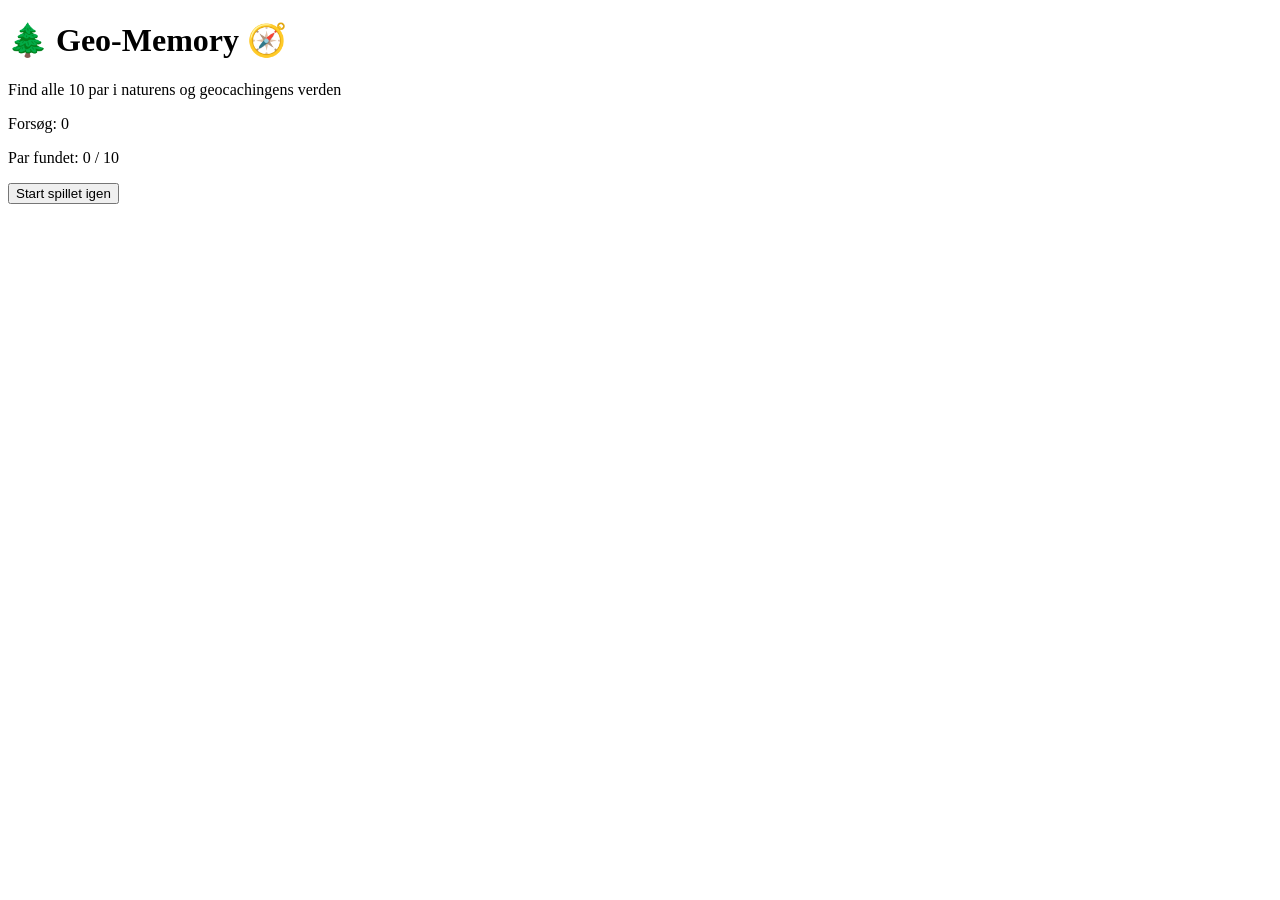
==== index.html @ c8284efe "Create index.html" ====
<!DOCTYPE html>
<html lang="da">
<head>
    <meta charset="UTF-8">
    <meta name="viewport" content="width=device-width, initial-scale=1.0">
    <title>Geo-Memory</title>
    <link rel="stylesheet" href="style.css">
</head>
<body>

    <header class="topbar">
        <h1>🌲 Geo-Memory 🧭</h1>
        <p>Find alle 10 par i naturens og geocachingens verden</p>
    </header>

    <main class="container">
        <section class="scoreboard">
            <p>Forsøg: <span id="forsog">0</span></p>
            <p>Par fundet: <span id="par-fundet">0</span> / 10</p>
        </section>

        <section id="spilleplade" class="spilleplade"></section>

        <button id="start-igen">Start spillet igen</button>

        <p id="besked"></p>
    </main>

    <script src="script.js"></script>
</body>
</html>
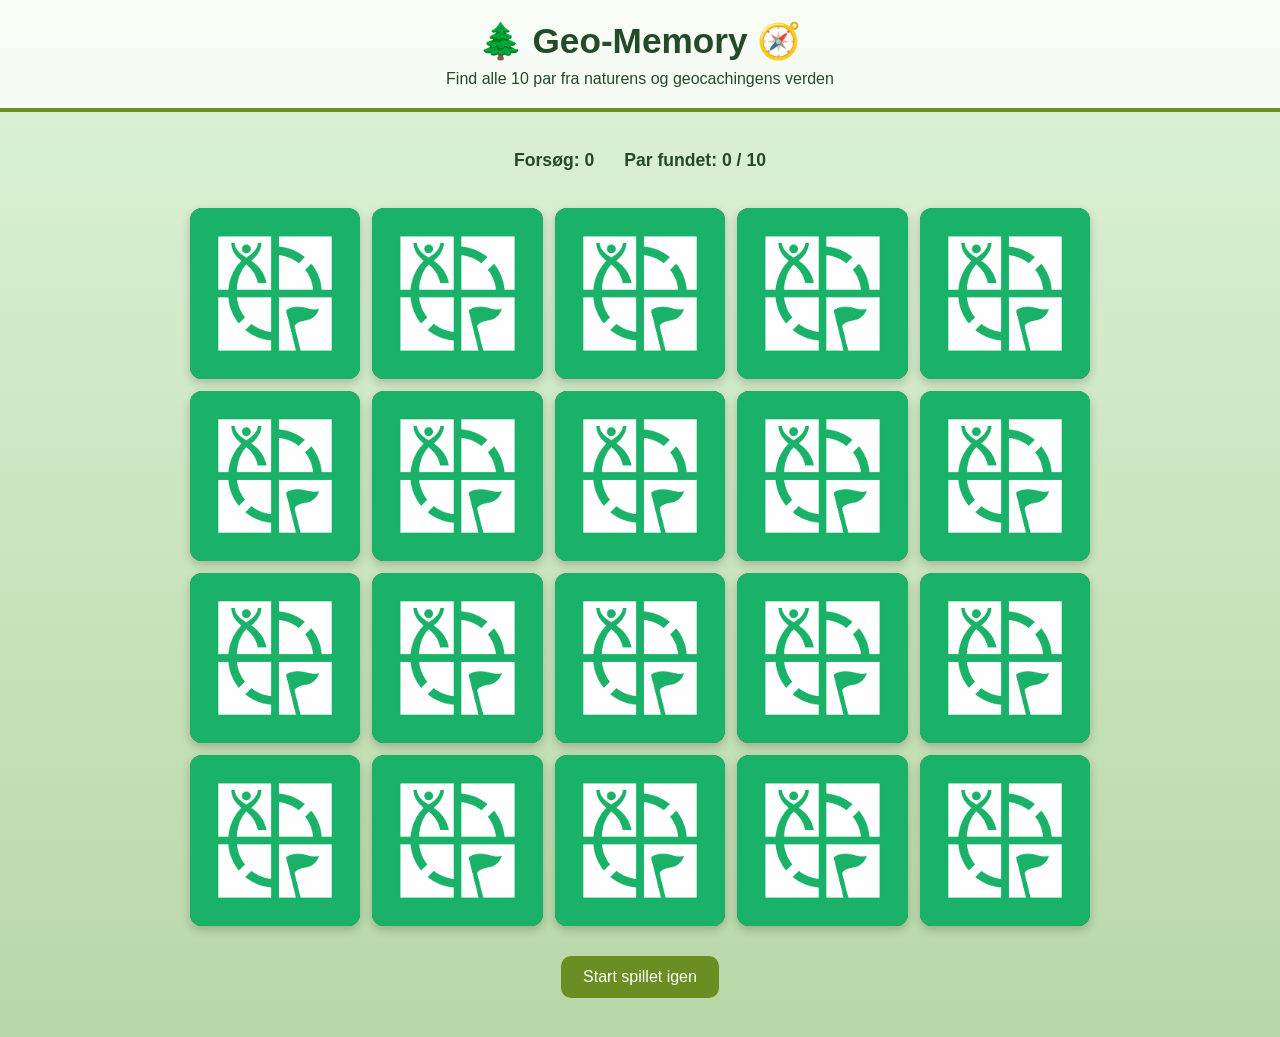
==== commit eb4b4ca2: "Update index.html" ====
--- a/index.html
+++ b/index.html
@@ -3,27 +3,48 @@
 <head>
     <meta charset="UTF-8">
     <meta name="viewport" content="width=device-width, initial-scale=1.0">
+
     <title>Geo-Memory</title>
+
     <link rel="stylesheet" href="style.css">
 </head>
+
 <body>
 
     <header class="topbar">
         <h1>🌲 Geo-Memory 🧭</h1>
-        <p>Find alle 10 par i naturens og geocachingens verden</p>
+
+        <p>
+            Find alle 10 par fra naturens og geocachingens verden
+        </p>
     </header>
 
     <main class="container">
+
         <section class="scoreboard">
-            <p>Forsøg: <span id="forsog">0</span></p>
-            <p>Par fundet: <span id="par-fundet">0</span> / 10</p>
+            <p>
+                Forsøg:
+                <span id="forsog">0</span>
+            </p>
+
+            <p>
+                Par fundet:
+                <span id="par-fundet">0</span> / 10
+            </p>
         </section>
 
-        <section id="spilleplade" class="spilleplade"></section>
+        <section
+            id="spilleplade"
+            class="spilleplade"
+            aria-label="Vendespil">
+        </section>
 
-        <button id="start-igen">Start spillet igen</button>
+        <button id="start-igen" type="button">
+            Start spillet igen
+        </button>
 
-        <p id="besked"></p>
+        <p id="besked" aria-live="polite"></p>
+
     </main>
 
     <script src="script.js"></script>
--- a/style.css
+++ b/style.css
@@ -0,0 +1,134 @@
+body {
+    margin: 0;
+    font-family: Arial, sans-serif;
+    background: linear-gradient(to bottom, #dff3d8, #b7d7a8);
+    color: #234b2a;
+    text-align: center;
+}
+
+.topbar {
+    background: rgba(255, 255, 255, 0.75);
+    padding: 20px 10px;
+    border-bottom: 4px solid #6b8e23;
+}
+
+.topbar h1 {
+    margin: 0;
+    font-size: 2.2rem;
+}
+
+.topbar p {
+    margin: 8px 0 0;
+    font-size: 1rem;
+}
+
+.container {
+    max-width: 900px;
+    margin: 0 auto;
+    padding: 20px;
+}
+
+.scoreboard {
+    display: flex;
+    justify-content: center;
+    gap: 30px;
+    flex-wrap: wrap;
+    font-size: 1.1rem;
+    margin-bottom: 20px;
+    font-weight: bold;
+}
+
+.spilleplade {
+    display: grid;
+    grid-template-columns: repeat(5, 1fr);
+    gap: 12px;
+    margin: 0 auto 20px;
+}
+
+.kort {
+    width: 100%;
+    aspect-ratio: 1 / 1;
+    perspective: 1000px;
+    cursor: pointer;
+}
+
+.kort-indhold {
+    width: 100%;
+    height: 100%;
+    position: relative;
+    transform-style: preserve-3d;
+    transition: transform 0.5s;
+}
+
+.kort.vent .kort-indhold {
+    transform: rotateY(180deg);
+}
+
+.kort-foran,
+.kort-bag {
+    position: absolute;
+    width: 100%;
+    height: 100%;
+    backface-visibility: hidden;
+    border-radius: 12px;
+    box-shadow: 0 4px 10px rgba(0, 0, 0, 0.2);
+}
+
+.kort-foran {
+    background: #ffffff;
+    transform: rotateY(180deg);
+    display: flex;
+    align-items: center;
+    justify-content: center;
+    overflow: hidden;
+}
+
+.kort-foran img,
+.kort-bag img {
+    width: 100%;
+    height: 100%;
+    object-fit: cover;
+    border-radius: 12px;
+}
+
+.kort-bag {
+    background: #335c3a;
+}
+
+.kort.ramt {
+    pointer-events: none;
+    opacity: 0.75;
+}
+
+button {
+    background: #6b8e23;
+    color: white;
+    border: none;
+    padding: 12px 22px;
+    font-size: 1rem;
+    border-radius: 10px;
+    cursor: pointer;
+    margin-top: 10px;
+}
+
+button:hover {
+    background: #55761c;
+}
+
+#besked {
+    margin-top: 16px;
+    font-size: 1.2rem;
+    font-weight: bold;
+}
+
+@media (max-width: 700px) {
+    .spilleplade {
+        grid-template-columns: repeat(4, 1fr);
+    }
+}
+
+@media (max-width: 500px) {
+    .spilleplade {
+        grid-template-columns: repeat(2, 1fr);
+    }
+}
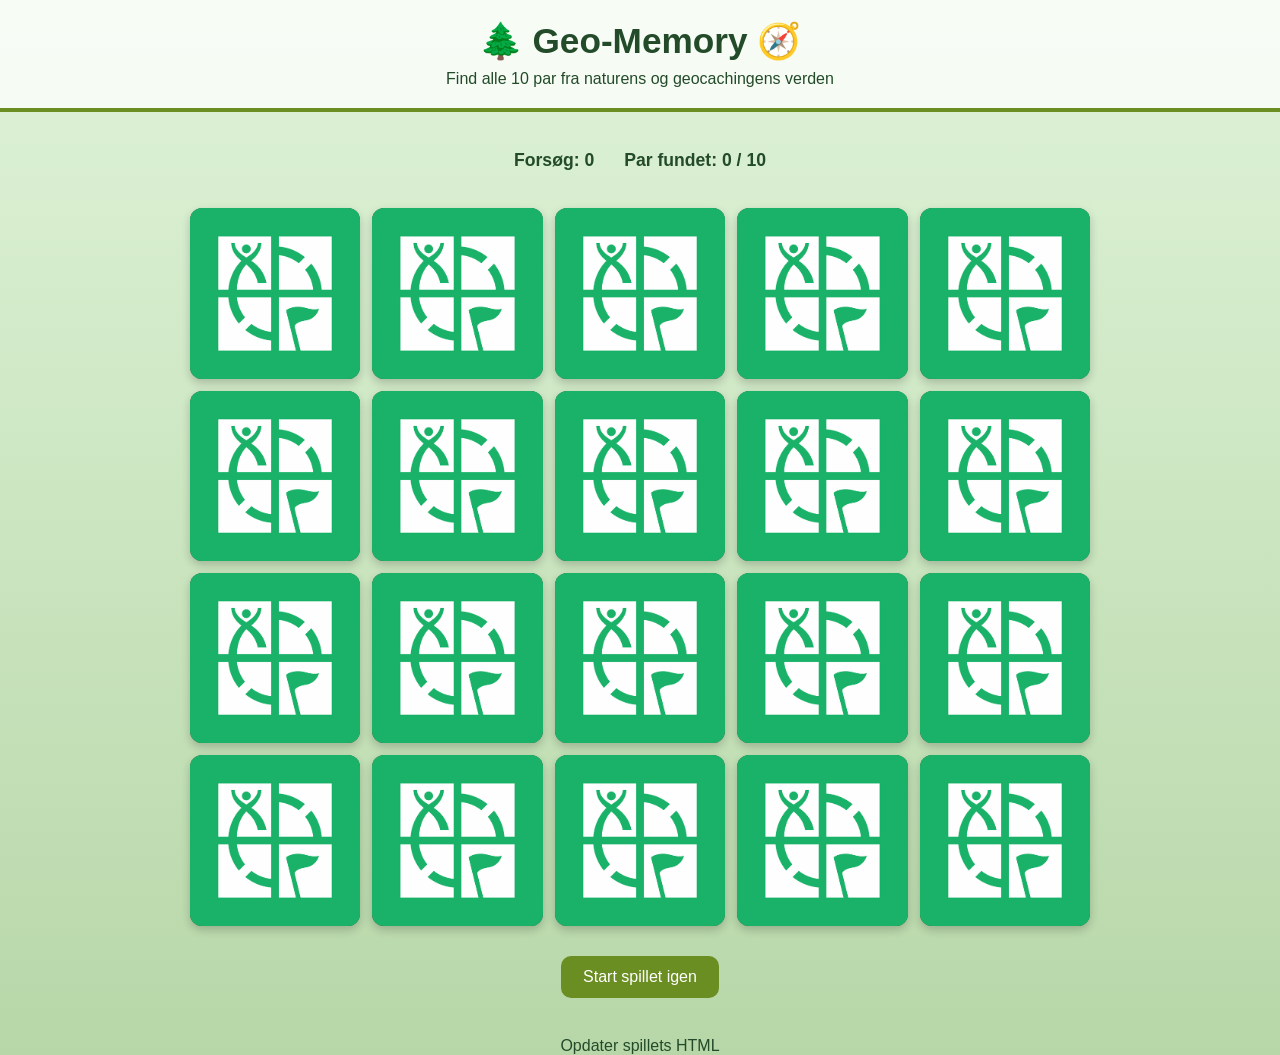
==== commit 9f30be8d: "Update index.html" ====
--- a/index.html
+++ b/index.html
@@ -49,4 +49,4 @@
 
     <script src="script.js"></script>
 </body>
-</html>+</html>Opdater spillets HTML
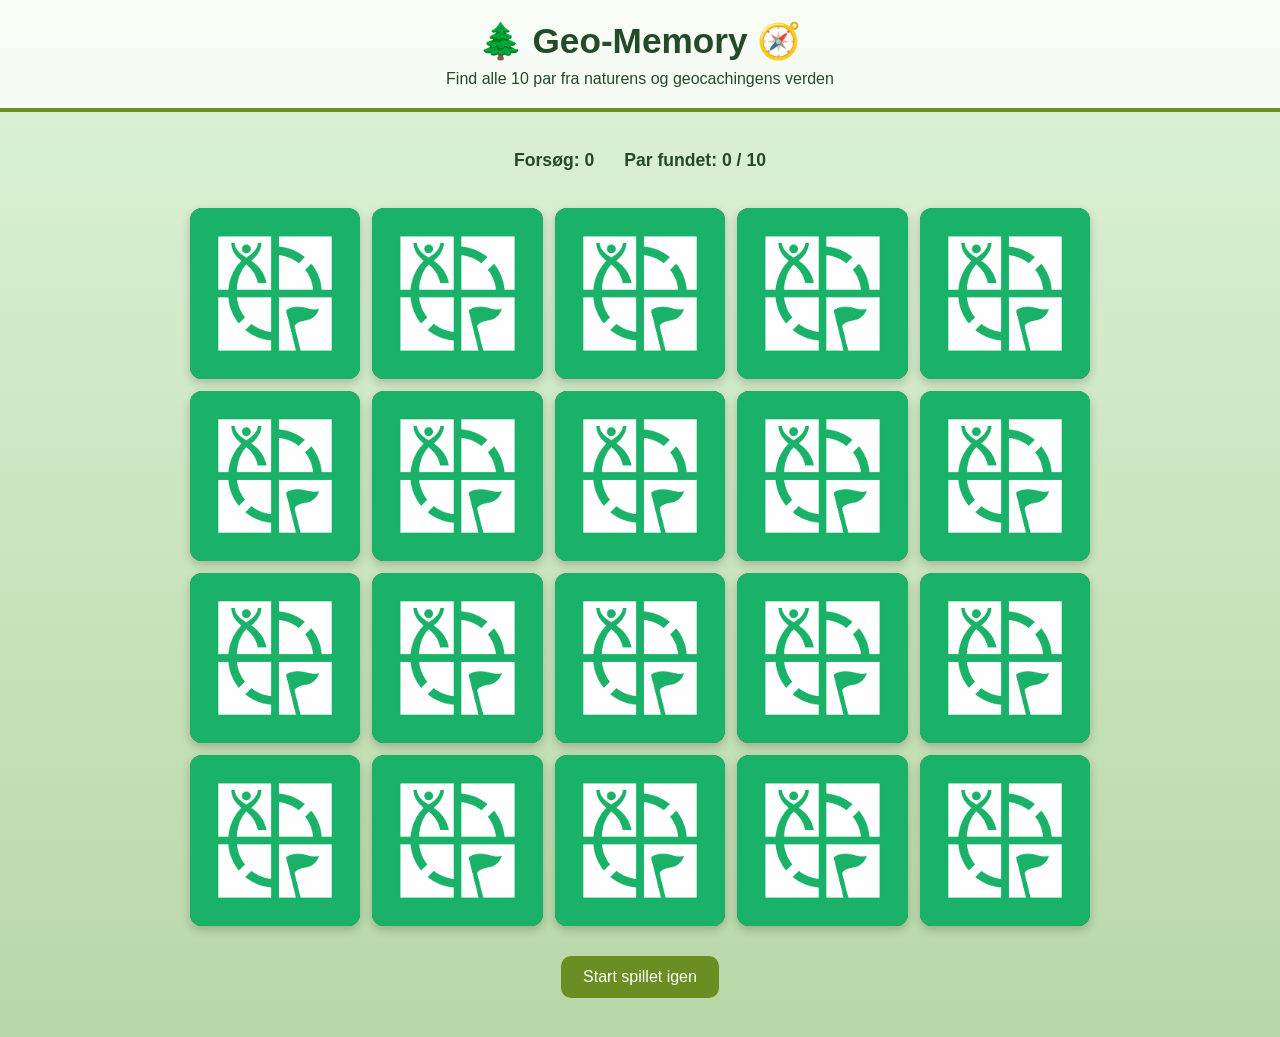
==== commit c5e1f8ed: "Opdater spillets HTML" ====
--- a/index.html
+++ b/index.html
@@ -49,4 +49,4 @@
 
     <script src="script.js"></script>
 </body>
-</html>Opdater spillets HTML+</html>
